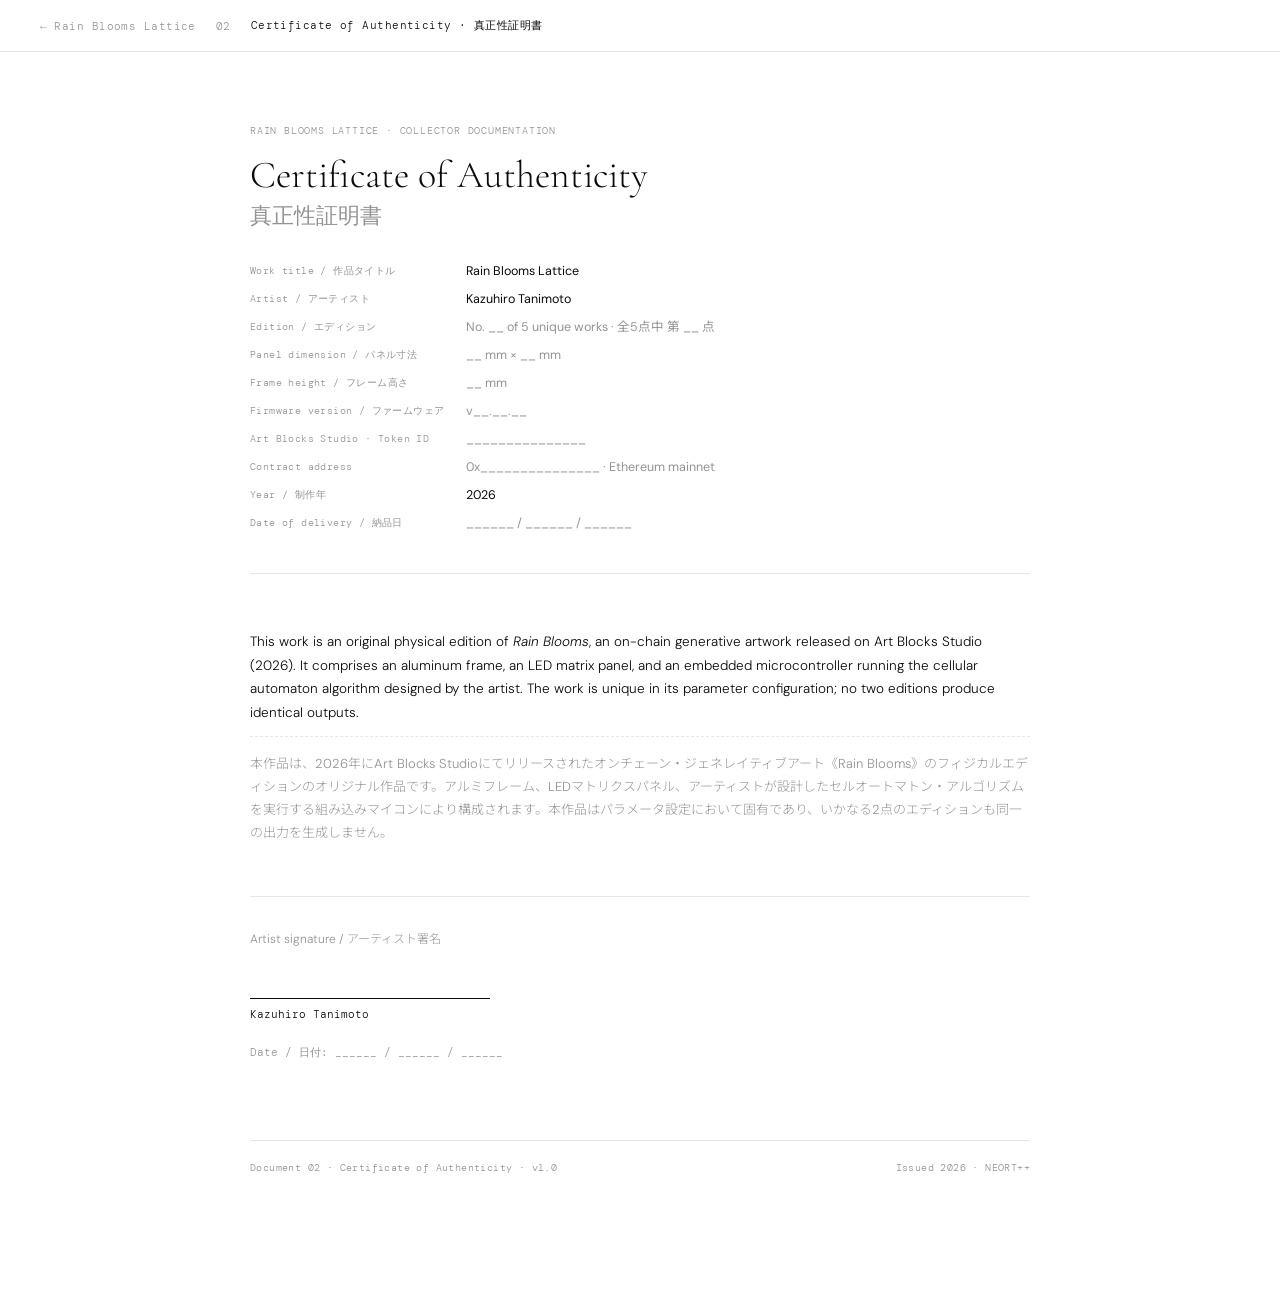
==== docs/02_certificate_of_authenticity.html @ d832ec6b "Add collector docs, update panel/height spec, fix artist name - Add bilingual HTML doc pages (02–07)" ====
<!DOCTYPE html>
<html lang="en">
<head>
<meta charset="UTF-8">
<meta name="viewport" content="width=device-width, initial-scale=1.0">
<title>Certificate of Authenticity — Rain Blooms Lattice</title>
<link rel="stylesheet" href="doc.css">
</head>
<body>

<div class="doc-bar">
  <div class="doc-bar-left">
    <a href="../index.html#collector" class="doc-back">← Rain Blooms Lattice</a>
    <span class="doc-bar-num">02</span>
    <span class="doc-bar-title">Certificate of Authenticity · 真正性証明書</span>
  </div>
</div>

<div class="doc-wrap">

  <div class="doc-header">
    <div class="doc-header-label">Rain Blooms Lattice · Collector Documentation</div>
    <h1>Certificate of Authenticity<span>真正性証明書</span></h1>
    <div class="doc-meta">
      <div class="doc-meta-row">
        <div class="doc-meta-key">Work title / 作品タイトル</div>
        <div class="doc-meta-val">Rain Blooms Lattice</div>
      </div>
      <div class="doc-meta-row">
        <div class="doc-meta-key">Artist / アーティスト</div>
        <div class="doc-meta-val">Kazuhiro Tanimoto</div>
      </div>
      <div class="doc-meta-row">
        <div class="doc-meta-key">Edition / エディション</div>
        <div class="doc-meta-val doc-meta-placeholder">No. __ of 5 unique works · 全5点中 第 __ 点</div>
      </div>
      <div class="doc-meta-row">
        <div class="doc-meta-key">Panel dimension / パネル寸法</div>
        <div class="doc-meta-val doc-meta-placeholder">__ mm × __ mm</div>
      </div>
      <div class="doc-meta-row">
        <div class="doc-meta-key">Frame height / フレーム高さ</div>
        <div class="doc-meta-val doc-meta-placeholder">__ mm</div>
      </div>
      <div class="doc-meta-row">
        <div class="doc-meta-key">Firmware version / ファームウェア</div>
        <div class="doc-meta-val doc-meta-placeholder">v__.__.__</div>
      </div>
      <div class="doc-meta-row">
        <div class="doc-meta-key">Art Blocks Studio · Token ID</div>
        <div class="doc-meta-val doc-meta-placeholder">_______________</div>
      </div>
      <div class="doc-meta-row">
        <div class="doc-meta-key">Contract address</div>
        <div class="doc-meta-val doc-meta-placeholder">0x_______________  ·  Ethereum mainnet</div>
      </div>
      <div class="doc-meta-row">
        <div class="doc-meta-key">Year / 制作年</div>
        <div class="doc-meta-val">2026</div>
      </div>
      <div class="doc-meta-row">
        <div class="doc-meta-key">Date of delivery / 納品日</div>
        <div class="doc-meta-val doc-meta-placeholder">______ / ______ / ______</div>
      </div>
    </div>
  </div>

  <div class="doc-section">
    <p class="doc-body">
      This work is an original physical edition of <em>Rain Blooms</em>, an on-chain generative artwork released on Art Blocks Studio (2026). It comprises an aluminum frame, an LED matrix panel, and an embedded microcontroller running the cellular automaton algorithm designed by the artist. The work is unique in its parameter configuration; no two editions produce identical outputs.
    </p>
    <hr class="doc-lang-divider">
    <p class="doc-body ja">
      本作品は、2026年にArt Blocks Studioにてリリースされたオンチェーン・ジェネレイティブアート《Rain Blooms》のフィジカルエディションのオリジナル作品です。アルミフレーム、LEDマトリクスパネル、アーティストが設計したセルオートマトン・アルゴリズムを実行する組み込みマイコンにより構成されます。本作品はパラメータ設定において固有であり、いかなる2点のエディションも同一の出力を生成しません。
    </p>
  </div>

  <div class="doc-signature">
    <p class="doc-body" style="font-size:12px;color:var(--muted);">Artist signature / アーティスト署名</p>
    <div class="doc-signature-line"></div>
    <div class="doc-signature-name">Kazuhiro Tanimoto</div>
    <div style="margin-top:24px;font-family:var(--mono);font-size:11px;color:var(--muted);">
      Date / 日付: <span class="doc-meta-placeholder">______ / ______ / ______</span>
    </div>
  </div>

  <div class="doc-footer">
    <span>Document 02 · Certificate of Authenticity · v1.0</span>
    <span>Issued 2026 · NEORT++</span>
  </div>

</div>
</body>
</html>
---- docs/doc.css ----
@import url('https://fonts.googleapis.com/css2?family=Cormorant+Garamond:ital,wght@0,300;0,400;1,300;1,400&family=DM+Sans:wght@300;400;500&family=DM+Mono:wght@400;500&family=Noto+Sans+JP:wght@300;400;500&display=swap');

*, *::before, *::after { box-sizing: border-box; margin: 0; padding: 0; }

:root {
  --bg:     #ffffff;
  --fg:     #0a0a0a;
  --muted:  #939393;
  --border: #e6e6e6;
  --serif:  'Cormorant Garamond', 'Noto Serif JP', Georgia, serif;
  --sans:   'DM Sans', 'Noto Sans JP', system-ui, sans-serif;
  --mono:   'DM Mono', 'Courier New', monospace;
}

body {
  background: var(--bg);
  color: var(--fg);
  font-family: var(--sans);
  font-weight: 300;
  -webkit-font-smoothing: antialiased;
}

/* ── Top bar ── */
.doc-bar {
  position: sticky;
  top: 0;
  z-index: 10;
  background: var(--bg);
  border-bottom: 1px solid var(--border);
  display: flex;
  align-items: center;
  justify-content: space-between;
  padding: 0 40px;
  height: 52px;
}
.doc-bar-left {
  display: flex;
  align-items: center;
  gap: 20px;
}
.doc-back {
  font-family: var(--mono);
  font-size: 11px;
  color: var(--muted);
  text-decoration: none;
  letter-spacing: 0.04em;
  transition: color 0.15s;
}
.doc-back:hover { color: var(--fg); }
.doc-bar-num {
  font-family: var(--mono);
  font-size: 11px;
  color: var(--muted);
  letter-spacing: 0.04em;
}
.doc-bar-title {
  font-family: var(--mono);
  font-size: 11px;
  color: var(--fg);
  letter-spacing: 0.04em;
}

/* ── Layout ── */
.doc-wrap {
  max-width: 860px;
  margin: 0 auto;
  padding: 72px 40px 120px;
}

/* ── Header ── */
.doc-header {
  border-bottom: 1px solid var(--border);
  padding-bottom: 40px;
  margin-bottom: 56px;
}
.doc-header-label {
  font-family: var(--mono);
  font-size: 10px;
  color: var(--muted);
  letter-spacing: 0.08em;
  text-transform: uppercase;
  margin-bottom: 16px;
}
.doc-header h1 {
  font-family: var(--serif);
  font-weight: 300;
  font-size: 38px;
  line-height: 1.2;
  margin-bottom: 4px;
}
.doc-header h1 span {
  display: block;
  font-size: 22px;
  color: var(--muted);
  margin-top: 4px;
}
.doc-meta {
  margin-top: 32px;
  display: flex;
  flex-direction: column;
  gap: 8px;
}
.doc-meta-row {
  display: grid;
  grid-template-columns: 200px 1fr;
  gap: 16px;
  font-size: 12.5px;
  line-height: 1.6;
}
.doc-meta-key {
  font-family: var(--mono);
  font-size: 10px;
  color: var(--muted);
  letter-spacing: 0.04em;
  padding-top: 2px;
}
.doc-meta-val { font-weight: 400; }
.doc-meta-placeholder { color: var(--muted); }

/* ── Sections ── */
.doc-section {
  margin-bottom: 52px;
}
.doc-section-num {
  font-family: var(--mono);
  font-size: 10px;
  color: var(--muted);
  letter-spacing: 0.06em;
  margin-bottom: 10px;
}
.doc-section h2 {
  font-family: var(--sans);
  font-weight: 500;
  font-size: 13px;
  letter-spacing: 0.04em;
  text-transform: uppercase;
  margin-bottom: 20px;
  padding-bottom: 12px;
  border-bottom: 1px solid var(--border);
}
.doc-section h3 {
  font-family: var(--sans);
  font-weight: 500;
  font-size: 12.5px;
  margin-top: 24px;
  margin-bottom: 10px;
  color: var(--fg);
}

/* ── Body text ── */
.doc-body {
  font-size: 13.5px;
  line-height: 1.75;
  font-weight: 300;
  color: var(--fg);
}
.doc-body + .doc-body {
  margin-top: 16px;
}
.doc-body.ja {
  color: var(--muted);
  margin-top: 10px;
  font-size: 13px;
}

/* ── Divider ── */
.doc-lang-divider {
  border: none;
  border-top: 1px dashed var(--border);
  margin: 12px 0 16px;
}

/* ── Table ── */
.doc-table {
  width: 100%;
  border-collapse: collapse;
  font-size: 12.5px;
  margin-top: 16px;
}
.doc-table th {
  font-family: var(--mono);
  font-size: 9px;
  font-weight: 400;
  color: var(--muted);
  letter-spacing: 0.06em;
  text-transform: uppercase;
  text-align: left;
  padding: 8px 12px 8px 0;
  border-bottom: 1px solid var(--border);
}
.doc-table td {
  padding: 12px 12px 12px 0;
  border-bottom: 1px solid var(--border);
  vertical-align: top;
  line-height: 1.6;
  font-weight: 300;
}
.doc-table td:first-child {
  font-family: var(--mono);
  font-size: 11px;
  color: var(--muted);
  white-space: nowrap;
  padding-right: 24px;
}
.doc-table tr:last-child td { border-bottom: none; }

/* ── List ── */
.doc-list {
  list-style: none;
  margin-top: 12px;
}
.doc-list li {
  display: flex;
  gap: 12px;
  padding: 10px 0;
  border-bottom: 1px solid var(--border);
  font-size: 13px;
  line-height: 1.6;
  font-weight: 300;
}
.doc-list li:first-child { border-top: 1px solid var(--border); }
.doc-list li::before {
  content: '—';
  font-family: var(--mono);
  color: var(--muted);
  flex-shrink: 0;
  font-size: 11px;
  padding-top: 2px;
}

/* ── Checklist ── */
.doc-checklist {
  list-style: none;
  margin-top: 12px;
}
.doc-checklist li {
  display: flex;
  align-items: flex-start;
  gap: 12px;
  padding: 9px 0;
  border-bottom: 1px solid var(--border);
  font-size: 13px;
  line-height: 1.5;
  font-weight: 300;
}
.doc-checklist li:first-child { border-top: 1px solid var(--border); }
.doc-check-box {
  width: 14px;
  height: 14px;
  border: 1px solid var(--border);
  flex-shrink: 0;
  margin-top: 2px;
}

/* ── Blockquote ── */
.doc-quote {
  border-left: 2px solid var(--fg);
  padding: 16px 24px;
  margin: 20px 0;
  font-family: var(--serif);
  font-size: 17px;
  font-style: italic;
  line-height: 1.65;
  font-weight: 300;
}
.doc-quote-attr {
  font-family: var(--mono);
  font-size: 10px;
  color: var(--muted);
  margin-top: 10px;
  font-style: normal;
}

/* ── Code block ── */
.doc-code {
  font-family: var(--mono);
  font-size: 11px;
  background: #f5f5f5;
  border: 1px solid var(--border);
  padding: 16px 20px;
  margin-top: 12px;
  line-height: 1.7;
  overflow-x: auto;
  white-space: pre;
}

/* ── Signature block ── */
.doc-signature {
  margin-top: 48px;
  padding-top: 32px;
  border-top: 1px solid var(--border);
}
.doc-signature-line {
  width: 240px;
  border-bottom: 1px solid var(--fg);
  margin: 48px 0 8px;
}
.doc-signature-name {
  font-family: var(--mono);
  font-size: 11px;
  color: var(--fg);
}

/* ── Footer ── */
.doc-footer {
  margin-top: 80px;
  padding-top: 20px;
  border-top: 1px solid var(--border);
  font-family: var(--mono);
  font-size: 10px;
  color: var(--muted);
  letter-spacing: 0.04em;
  display: flex;
  justify-content: space-between;
}

/* ── Responsive ── */
@media (max-width: 600px) {
  .doc-bar { padding: 0 20px; }
  .doc-wrap { padding: 48px 20px 80px; }
  .doc-header h1 { font-size: 28px; }
  .doc-meta-row { grid-template-columns: 1fr; gap: 2px; }
  .doc-footer { flex-direction: column; gap: 8px; }
}
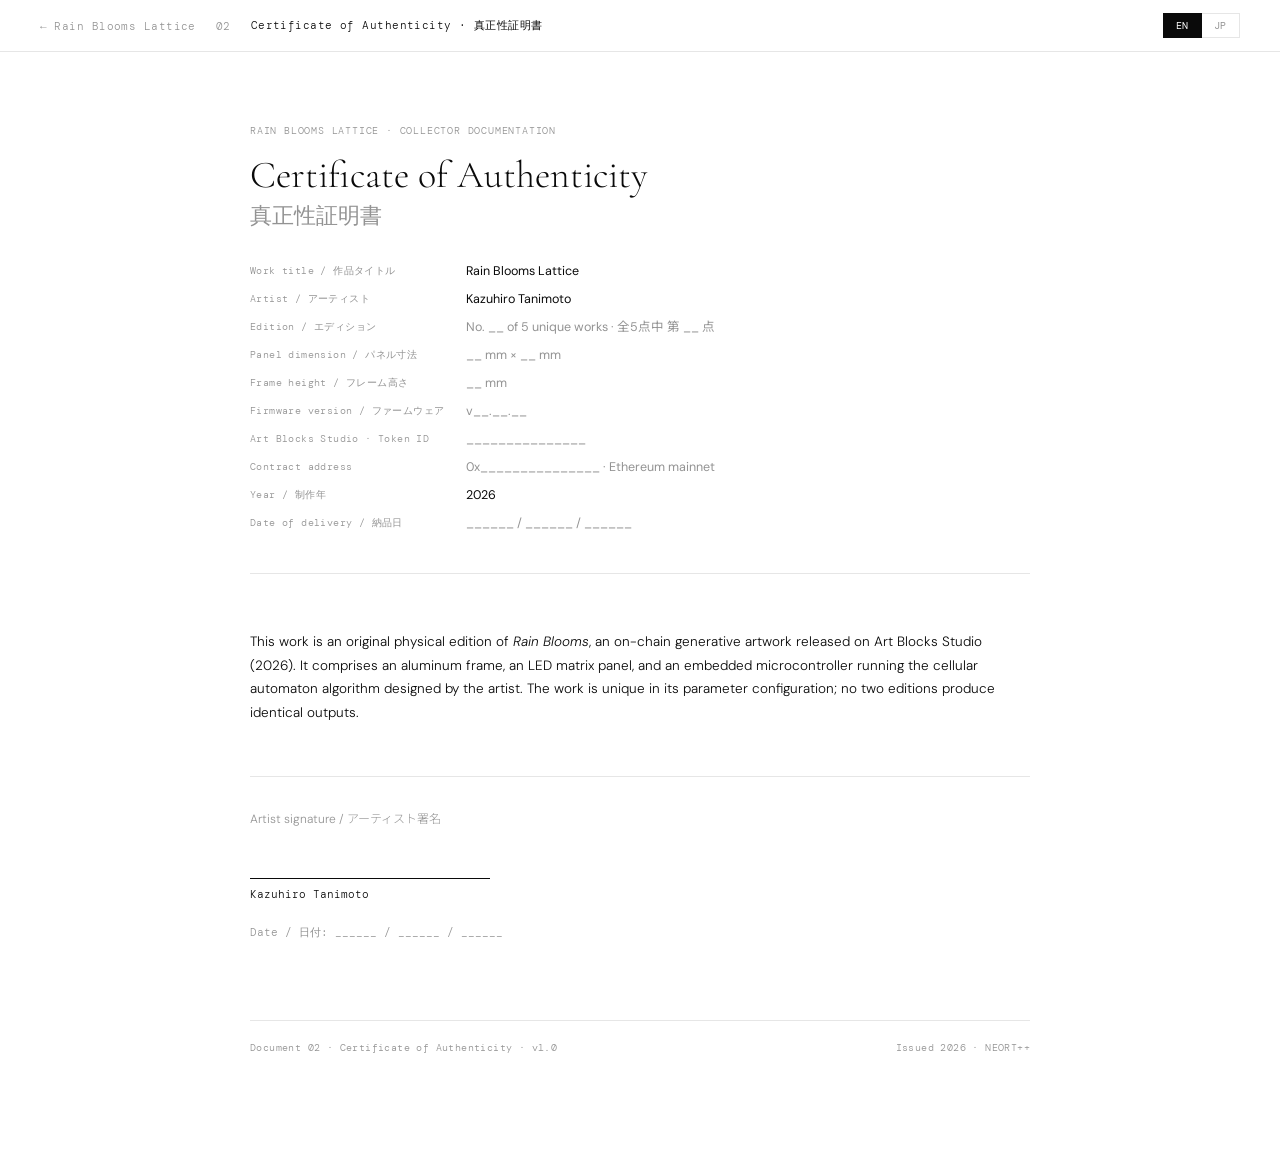
==== commit d0d6a172: "Add EN/JP language toggle to collector doc pages Co-Authored-By: Claude Sonnet 4.6 <noreply@anthropi" ====
--- a/docs/02_certificate_of_authenticity.html
+++ b/docs/02_certificate_of_authenticity.html
@@ -13,6 +13,10 @@
     <a href="../index.html#collector" class="doc-back">← Rain Blooms Lattice</a>
     <span class="doc-bar-num">02</span>
     <span class="doc-bar-title">Certificate of Authenticity · 真正性証明書</span>
+  </div>
+  <div class="doc-bar-right">
+    <button class="lang-btn active" data-lang="en" onclick="setDocLang('en')">EN</button>
+    <button class="lang-btn" data-lang="ja" onclick="setDocLang('ja')">JP</button>
   </div>
 </div>
 
@@ -90,5 +94,6 @@
   </div>
 
 </div>
+<script src="doc-lang.js"></script>
 </body>
 </html>
--- a/docs/doc.css
+++ b/docs/doc.css
@@ -19,6 +19,32 @@
   font-weight: 300;
   -webkit-font-smoothing: antialiased;
 }
+
+/* ── Language toggle ── */
+html[lang="en"] .doc-body.ja   { display: none; }
+html[lang="en"] .doc-lang-divider { display: none; }
+html[lang="ja"] .doc-body:not(.ja) { display: none; }
+html[lang="ja"] .doc-lang-divider { display: none; }
+html[lang="ja"] body { font-family: 'Noto Sans JP', 'DM Sans', sans-serif; }
+
+.doc-bar-right {
+  display: flex;
+  align-items: center;
+  gap: 0;
+}
+.lang-btn {
+  background: none;
+  border: 1px solid var(--border);
+  font-family: var(--mono);
+  font-size: 10px;
+  letter-spacing: 0.06em;
+  color: var(--muted);
+  padding: 5px 12px;
+  cursor: pointer;
+}
+.lang-btn + .lang-btn { border-left: none; }
+.lang-btn.active      { background: var(--fg); color: #fff; border-color: var(--fg); }
+.lang-btn:not(.active):hover { color: var(--fg); }
 
 /* ── Top bar ── */
 .doc-bar {
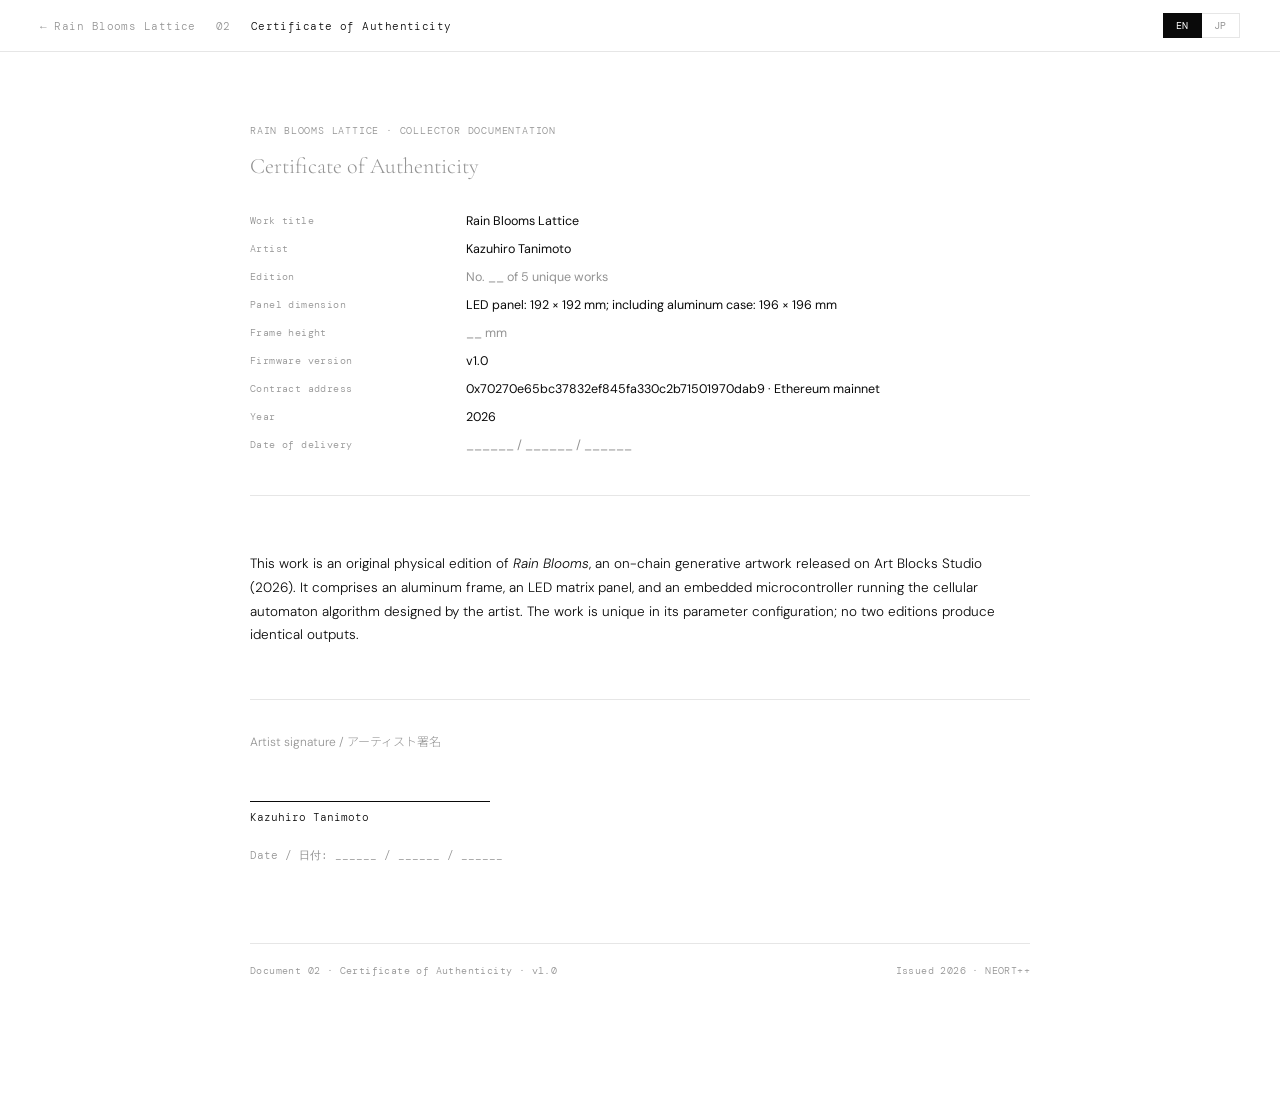
==== commit 2219420d: "Update docs 02-07 to match revised source manuscripts" ====
--- a/docs/02_certificate_of_authenticity.html
+++ b/docs/02_certificate_of_authenticity.html
@@ -40,7 +40,7 @@
       </div>
       <div class="doc-meta-row">
         <div class="doc-meta-key">Panel dimension / パネル寸法</div>
-        <div class="doc-meta-val doc-meta-placeholder">__ mm × __ mm</div>
+        <div class="doc-meta-val">LED panel: 192 × 192 mm; including aluminum case: 196 × 196 mm<br><span style="color:var(--muted);font-size:11.5px;">LEDパネル単体：192 mm × 192 mm、アルミケース込み：196 mm × 196 mm</span></div>
       </div>
       <div class="doc-meta-row">
         <div class="doc-meta-key">Frame height / フレーム高さ</div>
@@ -48,15 +48,11 @@
       </div>
       <div class="doc-meta-row">
         <div class="doc-meta-key">Firmware version / ファームウェア</div>
-        <div class="doc-meta-val doc-meta-placeholder">v__.__.__</div>
-      </div>
-      <div class="doc-meta-row">
-        <div class="doc-meta-key">Art Blocks Studio · Token ID</div>
-        <div class="doc-meta-val doc-meta-placeholder">_______________</div>
+        <div class="doc-meta-val">v1.0</div>
       </div>
       <div class="doc-meta-row">
         <div class="doc-meta-key">Contract address</div>
-        <div class="doc-meta-val doc-meta-placeholder">0x_______________  ·  Ethereum mainnet</div>
+        <div class="doc-meta-val">0x70270e65bc37832ef845fa330c2b71501970dab9 · Ethereum mainnet</div>
       </div>
       <div class="doc-meta-row">
         <div class="doc-meta-key">Year / 制作年</div>
--- a/docs/doc.css
+++ b/docs/doc.css
@@ -21,11 +21,20 @@
 }
 
 /* ── Language toggle ── */
-html[lang="en"] .doc-body.ja   { display: none; }
+html[lang="en"] .doc-body.ja      { display: none; }
 html[lang="en"] .doc-lang-divider { display: none; }
-html[lang="ja"] .doc-body:not(.ja) { display: none; }
+html[lang="en"] .doc-ja              { display: none !important; }
+html[lang="en"] ol.doc-ja            { display: none !important; }
+html[lang="en"] blockquote.doc-ja   { display: none !important; }
+html[lang="ja"] .doc-body:not(.ja)  { display: none; }
+html[lang="ja"] ol.doc-en            { display: none !important; }
+html[lang="ja"] blockquote.doc-en   { display: none !important; }
 html[lang="ja"] .doc-lang-divider { display: none; }
+html[lang="ja"] .doc-en           { display: none !important; }
 html[lang="ja"] body { font-family: 'Noto Sans JP', 'DM Sans', sans-serif; }
+
+/* Inline .doc-ja spans show as block so no <br> needed */
+.doc-ja:not(.doc-body) { display: block; }
 
 .doc-bar-right {
   display: flex;
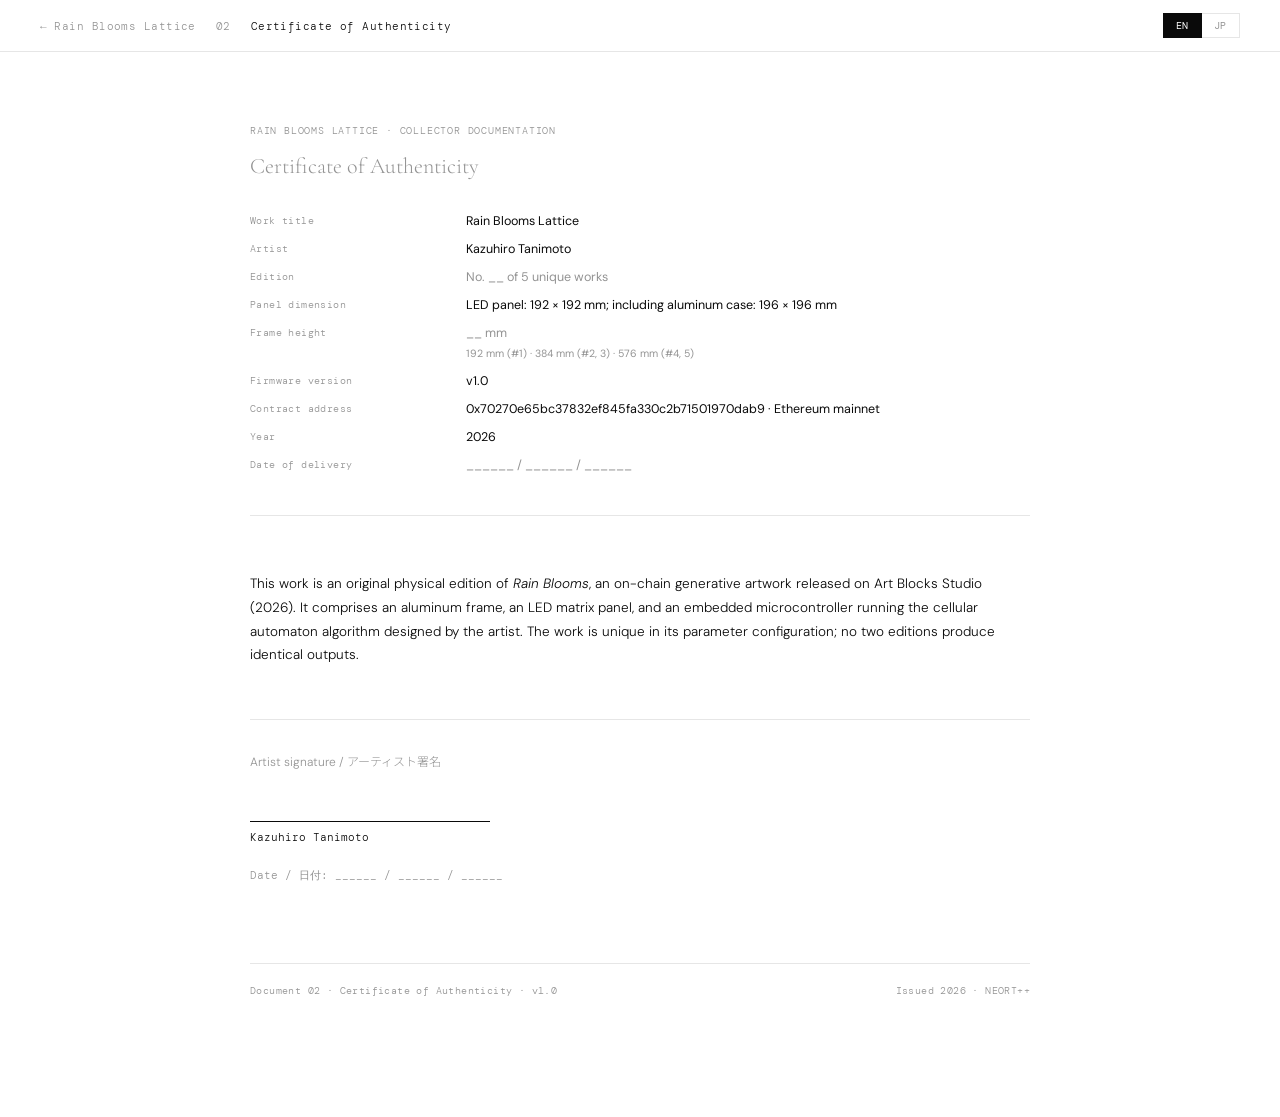
==== commit e140ff29: "Add frame height guide to certificate: 192/384/576mm per edition" ====
--- a/docs/02_certificate_of_authenticity.html
+++ b/docs/02_certificate_of_authenticity.html
@@ -44,7 +44,7 @@
       </div>
       <div class="doc-meta-row">
         <div class="doc-meta-key">Frame height / フレーム高さ</div>
-        <div class="doc-meta-val doc-meta-placeholder">__ mm</div>
+        <div class="doc-meta-val doc-meta-placeholder">__ mm<br><span style="font-size:10.5px;color:var(--muted);">192 mm (#1) · 384 mm (#2, 3) · 576 mm (#4, 5)</span></div>
       </div>
       <div class="doc-meta-row">
         <div class="doc-meta-key">Firmware version / ファームウェア</div>
